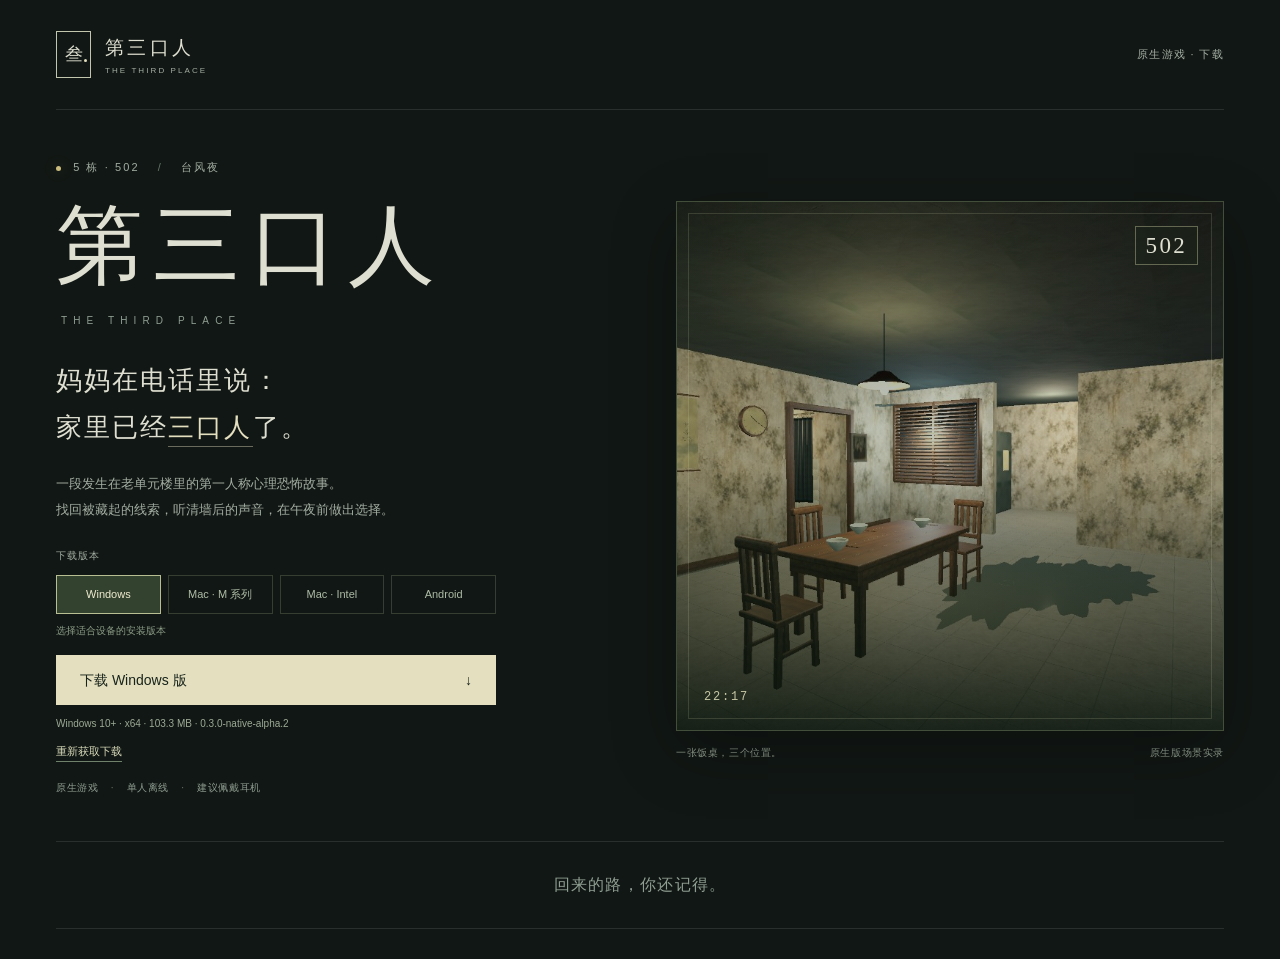
==== the-third-place-line/index.html @ afc8dcfb "发布下载页 v1.1.2：更新已核验的安装包下载" ====
<!doctype html>
<html lang="zh-CN">
  <head>
    <meta charset="UTF-8" />
    <meta name="viewport" content="width=device-width, initial-scale=1.0" />
    <meta name="theme-color" content="#111714" />
    <meta name="description" content="《第三口人》官方下载入口。台风夜，回到十几年没去过的家。下载 Windows、Mac M 系列、Mac Intel 与 Android 原生版本。" />
    <meta property="og:type" content="website" />
    <meta property="og:title" content="第三口人 · 游戏下载" />
    <meta property="og:description" content="妈妈在电话里说：家里已经三口人了。下载原生游戏，走进 5 栋 502。" />
    <meta property="og:image" content="https://game.runfello.com/images/502.jpg" />
    <link rel="canonical" href="https://game.runfello.com/" />
    <link rel="icon" type="image/svg+xml" href="/favicon.svg" />
    <title>第三口人 · 游戏下载</title>
    <script type="module" crossorigin src="/assets/index-DSQJGOjL.js"></script>
    <link rel="stylesheet" crossorigin href="/assets/index-DCiuzqik.css">
  </head>
  <body>
    <header class="site-header shell">
      <div class="wordmark"><span class="door-mark" aria-hidden="true">叁</span><span>第三口人<small>THE THIRD PLACE</small></span></div>
      <span class="header-note">原生游戏 · 下载</span>
    </header>
    <main>
      <section class="hero shell" aria-labelledby="game-title">
        <div class="hero-copy">
          <p class="eyebrow"><span class="signal" aria-hidden="true"></span> 5 栋 · 502 <span class="eyebrow-divider">/</span> 台风夜</p>
          <h1 id="game-title">第三口人<span>THE THIRD PLACE</span></h1>
          <p class="hero-line">妈妈在电话里说：<br />家里已经<span class="third">三口人</span>了。</p>
          <p class="hero-description">一段发生在老单元楼里的第一人称心理恐怖故事。<br class="desktop-break" />找回被藏起的线索，听清墙后的声音，在午夜前做出选择。</p>
          <div id="downloads" class="download-picker">
            <fieldset class="platform-picker">
              <legend>下载版本</legend>
              <div class="platform-options">
                <label><input type="radio" name="platform" value="windows" checked /><span>Windows</span></label>
                <label><input type="radio" name="platform" value="mac-arm64" /><span>Mac · M 系列</span></label>
                <label><input type="radio" name="platform" value="mac-intel" /><span>Mac · Intel</span></label>
                <label><input type="radio" name="platform" value="android" /><span>Android</span></label>
              </div>
            </fieldset>
            <p id="environment-hint" class="environment-hint">选择适合设备的版本</p>
            <a id="download-button" class="button primary" role="button" aria-disabled="true" tabindex="-1"><span id="download-label">正在获取下载版本</span><span aria-hidden="true">↓</span></a>
            <p id="download-status" class="download-status" role="status">正在检查安装包…</p>
            <button id="retry-download" class="retry-download" type="button" hidden>重新获取下载</button>
            <noscript><p class="download-status">请启用 JavaScript，以选择设备版本并下载游戏。</p></noscript>
          </div>
          <p class="hero-note">原生游戏 <i aria-hidden="true">·</i> 单人离线 <i aria-hidden="true">·</i> 建议佩戴耳机</p>
        </div>
        <figure class="hero-scene">
          <div class="scene-frame"><img src="/images/502.jpg" width="1280" height="720" fetchpriority="high" alt="502 室内的饭桌、空椅和三副碗筷，吊灯照亮斑驳的墙面" /><div class="scene-shade" aria-hidden="true"></div><span class="room-label" aria-hidden="true">502</span><span class="scene-time" aria-hidden="true">22:17</span></div>
          <figcaption><span>一张饭桌，三个位置。</span><span>原生版场景实录</span></figcaption>
        </figure>
      </section>

      <div class="premise shell"><span>回来的路，你还记得。</span></div>

    </main>
  </body>
</html>
---- assets/index-DCiuzqik.css ----
@charset "UTF-8";:root{font-family:-apple-system,BlinkMacSystemFont,PingFang SC,Microsoft YaHei,sans-serif;color:#dfdfd1;background:#111714;font-synthesis:none;line-height:1.65;font-weight:400;--muted:#a3ada2;--line:#ffffff1a;--cream:#e4dfbf;--serif:"Songti SC","STSong","Noto Serif CJK SC",serif}*{box-sizing:border-box}body{margin:0}a{color:inherit;text-decoration:none}button,a,summary{-webkit-tap-highlight-color:transparent}a:focus-visible,summary:focus-visible{outline:2px solid #ecdb9a;outline-offset:6px}::selection{background:#65775b;color:#fff}[hidden]{display:none!important}img{display:block;max-width:100%;object-fit:cover}.shell{max-width:1280px;width:calc(100% - 112px);margin-inline:auto}.skip-link{position:fixed;left:16px;top:-80px;padding:12px 18px;background:var(--cream);color:#14231b;z-index:20}.skip-link:focus{top:12px}.site-header{min-height:110px;display:flex;justify-content:space-between;align-items:center;border-bottom:1px solid var(--line);gap:30px}.wordmark{display:flex;align-items:center;gap:14px;font-size:19px;letter-spacing:.18em}.wordmark small{display:block;font-size:8px;letter-spacing:.26em;margin-top:0;color:var(--muted)}.door-mark{width:35px;height:47px;display:grid;place-items:center;border:1px solid #c2c6ad;position:relative;font-family:var(--serif);font-size:18px;letter-spacing:0}.door-mark:after{content:"";width:3px;height:3px;background:var(--cream);position:absolute;right:3px;top:27px;border-radius:50%}nav{display:flex;gap:34px;font-size:13px;color:#c2c8be}nav a:hover,.text-link:hover,.release-links a:hover,.site-footer>a:hover{color:#f1e8bd}.github-nav span{margin-left:8px}.hero{display:grid;grid-template-columns:1fr 1fr;gap:36px;align-items:center;min-height:680px;padding-block:48px 44px}.eyebrow{color:var(--muted);letter-spacing:.19em;font-size:11px;margin:0 0 22px;font-weight:500}.eyebrow-divider{margin:0 13px;color:#64776a}.signal{display:inline-block;background:#cbbd7d;width:5px;height:5px;border-radius:50%;vertical-align:middle;margin-right:7px;box-shadow:0 0 14px #cbbd7d55}h1{font-family:var(--serif);font-weight:500;font-size:clamp(64px,6.8vw,100px);letter-spacing:.12em;line-height:1.1;margin:0 0 32px;white-space:nowrap}h1>span{display:block;font-family:-apple-system,BlinkMacSystemFont,sans-serif;font-size:10px;letter-spacing:.61em;margin:21px 0 0 5px;color:#8f9e92;font-weight:400}.hero-line{font-family:var(--serif);font-size:26px;line-height:1.8;letter-spacing:.08em;margin:0 0 20px}.third{color:var(--cream);border-bottom:1px solid #e4dfbf6b;padding-bottom:4px}.hero-description{font-size:13px;color:var(--muted);line-height:1.95;margin:0 0 26px;max-width:430px}.button{display:inline-flex;align-items:center;justify-content:space-between;gap:32px;min-height:50px;padding:13px 23px;font-size:14px;font-weight:500;transition:background .2s,color .2s;line-height:1.45}.primary{background:var(--cream);color:#18241b;border:1px solid var(--cream)}.primary:hover{background:#f5edc8;border-color:#f5edc8}.text-link{font-size:12px;border-bottom:1px solid #8b998550;padding-bottom:4px}.text-link>span{margin-left:5px}.hero-note{font-size:10px;color:#8f9d91;margin:19px 0 0;letter-spacing:.06em}.hero-note i{font-style:normal;margin:0 9px;color:#677767}.hero-scene{margin:0;position:relative;padding:7px 0 0 18px}.scene-frame{height:530px;position:relative;background:#151d15;border:1px solid #424d3a;box-shadow:0 20px 60px #0004}.scene-frame:before{content:"";position:absolute;inset:11px;border:1px solid #dde1b427;z-index:2;pointer-events:none}.scene-frame img{height:100%;width:100%;object-position:57% 50%;opacity:.84}.scene-shade{position:absolute;inset:0;background:linear-gradient(180deg,#0002,transparent 50%,#08140ddd),linear-gradient(90deg,#09211533,transparent)}.room-label{position:absolute;top:24px;right:25px;border:1px solid #b6b89177;font-family:var(--serif);font-size:23px;letter-spacing:.1em;padding:0 10px;background:#1c241988}.scene-time{position:absolute;bottom:22px;left:27px;font-family:monospace;font-size:12px;letter-spacing:.15em;color:#c6c7a4}.hero-scene figcaption{display:flex;justify-content:space-between;font-size:10px;letter-spacing:.06em;color:#8f9b8d;margin-top:14px;gap:15px}.premise{border-top:1px solid var(--line);border-bottom:1px solid var(--line);display:flex;align-items:center;justify-content:space-between;gap:20px;padding-block:30px}.premise>span:first-child{font-size:11px;color:#8f9e92;letter-spacing:.08em}.premise p{font-family:var(--serif);font-size:20px;letter-spacing:.1em;margin:0}.premise-index{font-size:10px;font-family:monospace;color:#798b7c;letter-spacing:.12em}.mobile-break{display:none}.header-note{font-size:11px;color:var(--muted);letter-spacing:.12em}.download-picker{max-width:440px}.platform-picker{border:0;padding:0;margin:0;min-width:0}.platform-picker legend{font-size:10px;color:var(--muted);letter-spacing:.09em;margin-bottom:10px;padding:0}.platform-options{display:grid;grid-template-columns:repeat(4,minmax(0,1fr));gap:7px}.platform-options label{position:relative;cursor:pointer}.platform-options input{position:absolute;opacity:0;width:1px;height:1px}.platform-options span{display:flex;align-items:center;justify-content:center;min-height:39px;border:1px solid #65715a70;color:#aebba5;font-size:11px;white-space:nowrap;transition:background .2s,border-color .2s}.platform-options input:checked+span{background:#33422e;border-color:#b9bd92;color:#f0ecd0}.platform-options input:focus-visible+span{outline:2px solid #ecdb9a;outline-offset:3px}.platform-options label:hover span{border-color:#afb38a}.environment-hint{font-size:10px;color:#8c9c86;margin:9px 0 15px;min-height:17px}#download-button{width:100%;min-height:50px;cursor:pointer}#download-button[aria-disabled=true]{background:#29352a;border-color:#62705a;color:#afbaa2;cursor:default}.download-status{font-size:10px;line-height:1.8;color:#9daa95;margin:10px 0 0;min-height:18px;overflow-wrap:anywhere}.retry-download{font-family:inherit;background:transparent;color:#d6d8b8;font-size:11px;border:0;border-bottom:1px solid #6f806b;padding:2px 0;cursor:pointer;margin-top:9px}.hero-note{margin-top:17px}.premise{margin-bottom:30px;justify-content:center}.premise>span:first-child{font-family:var(--serif);font-size:16px;max-width:none}@media(min-width:1500px){.hero{gap:80px}}@media(max-width:1050px){.shell{width:calc(100% - 64px)}.hero{gap:25px}.hero-scene{padding-left:0}.hero-line{font-size:23px}.hero-description{font-size:12px}.premise p{font-size:17px}.platform-options{gap:5px}.platform-options span{font-size:10px}}@media(max-width:760px){.shell{width:calc(100% - 40px)}.site-header{min-height:85px;gap:15px}.wordmark{font-size:16px;gap:10px}.wordmark small{font-size:6px}.door-mark{width:29px;height:39px;font-size:15px}.door-mark:after{top:22px}.header-note{font-size:10px}.hero{grid-template-columns:1fr;gap:34px;padding-block:38px 30px;min-height:0}.hero-copy{padding:0 6px}.hero .eyebrow{font-size:10px;margin-bottom:24px}h1{font-size:clamp(55px,13vw,90px);margin-bottom:28px}h1>span{font-size:9px;margin-top:16px;letter-spacing:.47em}.hero-line{font-size:24px;margin-bottom:18px}.hero-description{max-width:450px;font-size:13px}.hero-scene{width:100%}.scene-frame{height:auto;aspect-ratio:1.42}.scene-frame img{object-position:50% 50%}.hero-scene figcaption{font-size:10px;margin-top:12px}.room-label{font-size:20px}.premise{padding-block:25px;align-items:flex-start}.premise>span:first-child{font-size:14px;line-height:1.8}.premise p{font-size:17px;line-height:1.85}.mobile-break{display:block}.premise-index,.desktop-break{display:none}.download-picker{max-width:none}.platform-options span{font-size:11px;min-height:43px}}@media(max-width:390px){.shell{width:calc(100% - 32px)}.hero-copy{padding:0}h1{font-size:clamp(52px,17vw,65px)}.hero-description{font-size:12px}.platform-options{grid-template-columns:repeat(2,minmax(0,1fr));gap:8px}.premise p{font-size:15px}.header-note{letter-spacing:0}}@media(prefers-reduced-motion:reduce){*{transition:none!important}}
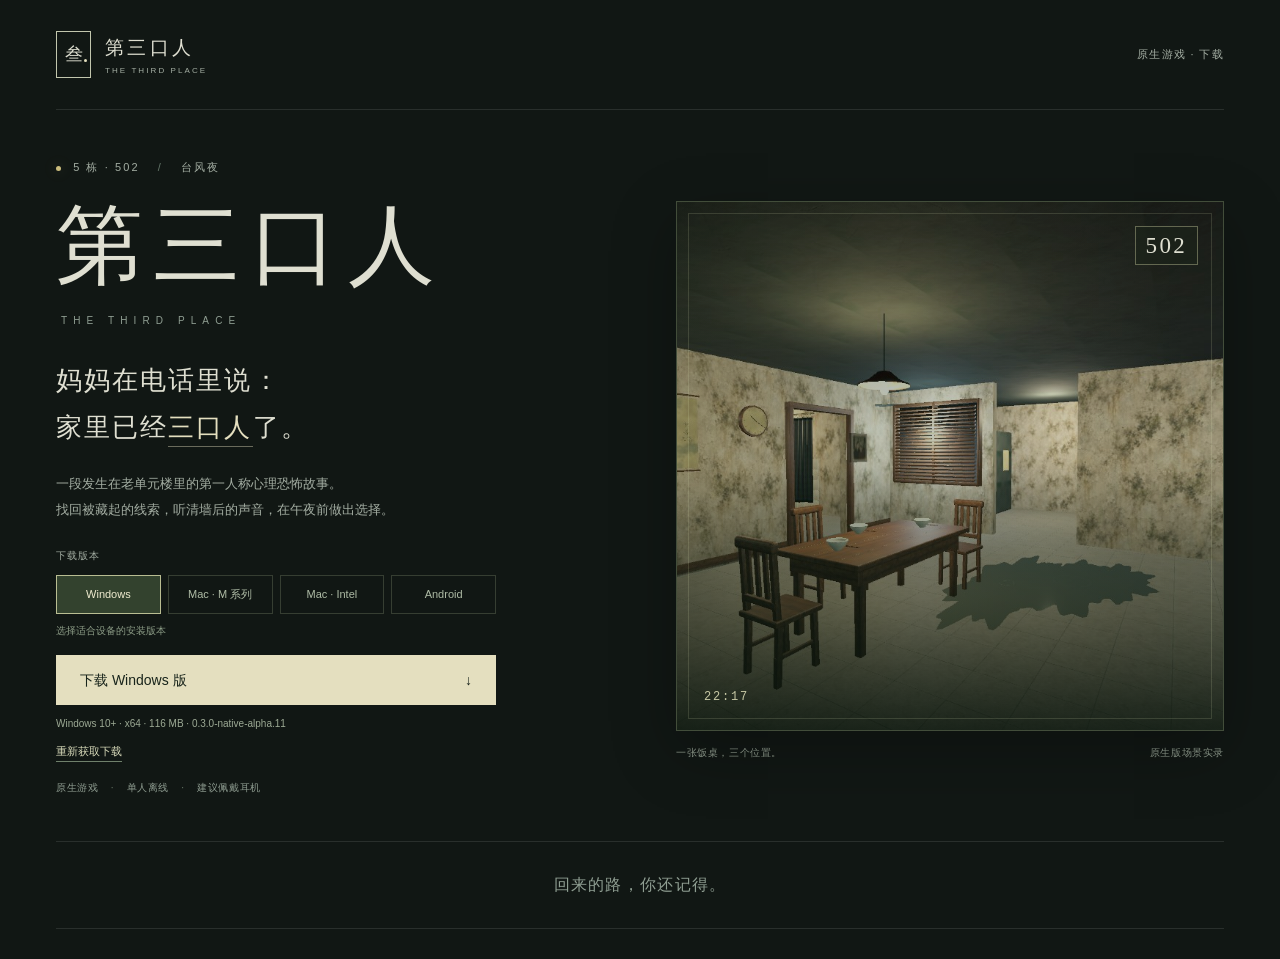
==== commit 1346d29a: "发布下载页 v1.1.3：更新已核验的安装包下载" ====
--- a/the-third-place-line/index.html
+++ b/the-third-place-line/index.html
@@ -12,7 +12,7 @@
     <link rel="canonical" href="https://game.runfello.com/" />
     <link rel="icon" type="image/svg+xml" href="/favicon.svg" />
     <title>第三口人 · 游戏下载</title>
-    <script type="module" crossorigin src="/assets/index-DSQJGOjL.js"></script>
+    <script type="module" crossorigin src="/assets/index-uPTXSnCF.js"></script>
     <link rel="stylesheet" crossorigin href="/assets/index-DCiuzqik.css">
   </head>
   <body>
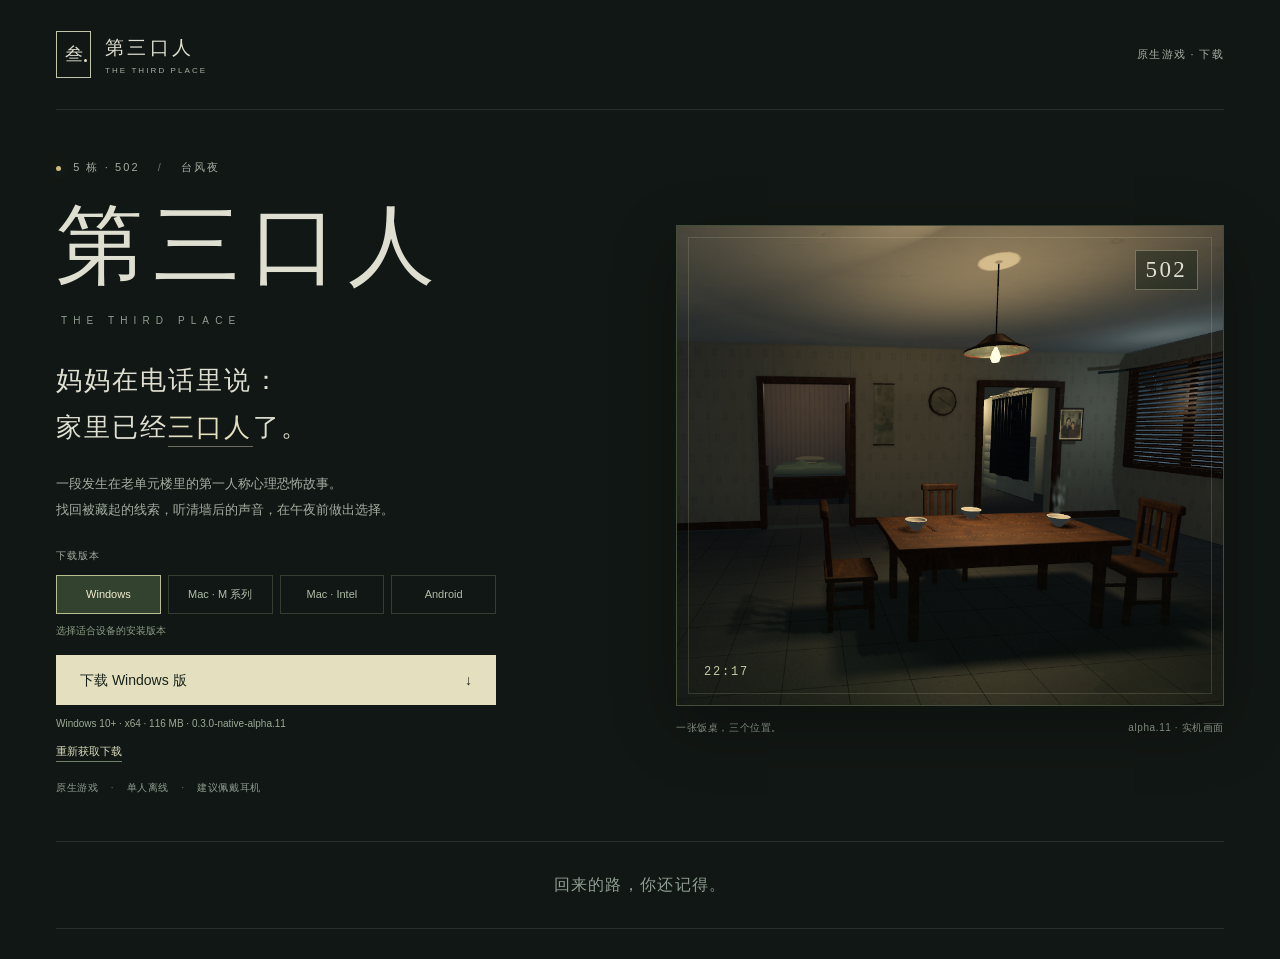
==== commit 0233289a: "发布下载页 v1.1.4：更新已核验的安装包下载" ====
--- a/the-third-place-line/index.html
+++ b/the-third-place-line/index.html
@@ -8,12 +8,12 @@
     <meta property="og:type" content="website" />
     <meta property="og:title" content="第三口人 · 游戏下载" />
     <meta property="og:description" content="妈妈在电话里说：家里已经三口人了。下载原生游戏，走进 5 栋 502。" />
-    <meta property="og:image" content="https://game.runfello.com/images/502.jpg" />
+    <meta property="og:image" content="https://game.runfello.com/images/502-alpha11.png" />
     <link rel="canonical" href="https://game.runfello.com/" />
     <link rel="icon" type="image/svg+xml" href="/favicon.svg" />
     <title>第三口人 · 游戏下载</title>
-    <script type="module" crossorigin src="/assets/index-uPTXSnCF.js"></script>
-    <link rel="stylesheet" crossorigin href="/assets/index-DCiuzqik.css">
+    <script type="module" crossorigin src="/assets/index-gxzg8bcT.js"></script>
+    <link rel="stylesheet" crossorigin href="/assets/index-CJQmimcs.css">
   </head>
   <body>
     <header class="site-header shell">
@@ -46,8 +46,8 @@
           <p class="hero-note">原生游戏 <i aria-hidden="true">·</i> 单人离线 <i aria-hidden="true">·</i> 建议佩戴耳机</p>
         </div>
         <figure class="hero-scene">
-          <div class="scene-frame"><img src="/images/502.jpg" width="1280" height="720" fetchpriority="high" alt="502 室内的饭桌、空椅和三副碗筷，吊灯照亮斑驳的墙面" /><div class="scene-shade" aria-hidden="true"></div><span class="room-label" aria-hidden="true">502</span><span class="scene-time" aria-hidden="true">22:17</span></div>
-          <figcaption><span>一张饭桌，三个位置。</span><span>原生版场景实录</span></figcaption>
+          <div class="scene-frame"><img src="/images/502-alpha11.png" width="1280" height="720" fetchpriority="high" alt="502 客厅的木餐桌、三把空椅和三副碗筷，暖色吊灯映着窗边冷光" /><div class="scene-shade" aria-hidden="true"></div><span class="room-label" aria-hidden="true">502</span><span class="scene-time" aria-hidden="true">22:17</span></div>
+          <figcaption><span>一张饭桌，三个位置。</span><span>alpha.11 · 实机画面</span></figcaption>
         </figure>
       </section>
 
--- a/assets/index-CJQmimcs.css
+++ b/assets/index-CJQmimcs.css
@@ -0,0 +1 @@
+@charset "UTF-8";:root{font-family:-apple-system,BlinkMacSystemFont,PingFang SC,Microsoft YaHei,sans-serif;color:#dfdfd1;background:#111714;font-synthesis:none;line-height:1.65;font-weight:400;--muted:#a3ada2;--line:#ffffff1a;--cream:#e4dfbf;--serif:"Songti SC","STSong","Noto Serif CJK SC",serif}*{box-sizing:border-box}body{margin:0}a{color:inherit;text-decoration:none}button,a,summary{-webkit-tap-highlight-color:transparent}a:focus-visible,summary:focus-visible{outline:2px solid #ecdb9a;outline-offset:6px}::selection{background:#65775b;color:#fff}[hidden]{display:none!important}img{display:block;max-width:100%;object-fit:cover}.shell{max-width:1280px;width:calc(100% - 112px);margin-inline:auto}.skip-link{position:fixed;left:16px;top:-80px;padding:12px 18px;background:var(--cream);color:#14231b;z-index:20}.skip-link:focus{top:12px}.site-header{min-height:110px;display:flex;justify-content:space-between;align-items:center;border-bottom:1px solid var(--line);gap:30px}.wordmark{display:flex;align-items:center;gap:14px;font-size:19px;letter-spacing:.18em}.wordmark small{display:block;font-size:8px;letter-spacing:.26em;margin-top:0;color:var(--muted)}.door-mark{width:35px;height:47px;display:grid;place-items:center;border:1px solid #c2c6ad;position:relative;font-family:var(--serif);font-size:18px;letter-spacing:0}.door-mark:after{content:"";width:3px;height:3px;background:var(--cream);position:absolute;right:3px;top:27px;border-radius:50%}nav{display:flex;gap:34px;font-size:13px;color:#c2c8be}nav a:hover,.text-link:hover,.release-links a:hover,.site-footer>a:hover{color:#f1e8bd}.github-nav span{margin-left:8px}.hero{display:grid;grid-template-columns:1fr 1fr;gap:36px;align-items:center;min-height:680px;padding-block:48px 44px}.eyebrow{color:var(--muted);letter-spacing:.19em;font-size:11px;margin:0 0 22px;font-weight:500}.eyebrow-divider{margin:0 13px;color:#64776a}.signal{display:inline-block;background:#cbbd7d;width:5px;height:5px;border-radius:50%;vertical-align:middle;margin-right:7px;box-shadow:0 0 14px #cbbd7d55}h1{font-family:var(--serif);font-weight:500;font-size:clamp(64px,6.8vw,100px);letter-spacing:.12em;line-height:1.1;margin:0 0 32px;white-space:nowrap}h1>span{display:block;font-family:-apple-system,BlinkMacSystemFont,sans-serif;font-size:10px;letter-spacing:.61em;margin:21px 0 0 5px;color:#8f9e92;font-weight:400}.hero-line{font-family:var(--serif);font-size:26px;line-height:1.8;letter-spacing:.08em;margin:0 0 20px}.third{color:var(--cream);border-bottom:1px solid #e4dfbf6b;padding-bottom:4px}.hero-description{font-size:13px;color:var(--muted);line-height:1.95;margin:0 0 26px;max-width:430px}.button{display:inline-flex;align-items:center;justify-content:space-between;gap:32px;min-height:50px;padding:13px 23px;font-size:14px;font-weight:500;transition:background .2s,color .2s;line-height:1.45}.primary{background:var(--cream);color:#18241b;border:1px solid var(--cream)}.primary:hover{background:#f5edc8;border-color:#f5edc8}.text-link{font-size:12px;border-bottom:1px solid #8b998550;padding-bottom:4px}.text-link>span{margin-left:5px}.hero-note{font-size:10px;color:#8f9d91;margin:19px 0 0;letter-spacing:.06em}.hero-note i{font-style:normal;margin:0 9px;color:#677767}.hero-scene{margin:0;position:relative;padding:7px 0 0 18px}.scene-frame{aspect-ratio:1.14;position:relative;background:#151d15;border:1px solid #424d3a;box-shadow:0 20px 60px #0004}.scene-frame:before{content:"";position:absolute;inset:11px;border:1px solid #dde1b427;z-index:2;pointer-events:none}.scene-frame img{height:100%;width:100%;object-position:80% 50%}.scene-shade{position:absolute;inset:0;background:linear-gradient(180deg,transparent 65%,#08140d66)}.room-label{position:absolute;top:24px;right:25px;border:1px solid #b6b89177;font-family:var(--serif);font-size:23px;letter-spacing:.1em;padding:0 10px;background:#1c241988}.scene-time{position:absolute;bottom:22px;left:27px;font-family:monospace;font-size:12px;letter-spacing:.15em;color:#c6c7a4}.hero-scene figcaption{display:flex;justify-content:space-between;font-size:10px;letter-spacing:.06em;color:#8f9b8d;margin-top:14px;gap:15px}.premise{border-top:1px solid var(--line);border-bottom:1px solid var(--line);display:flex;align-items:center;justify-content:space-between;gap:20px;padding-block:30px}.premise>span:first-child{font-size:11px;color:#8f9e92;letter-spacing:.08em}.premise p{font-family:var(--serif);font-size:20px;letter-spacing:.1em;margin:0}.premise-index{font-size:10px;font-family:monospace;color:#798b7c;letter-spacing:.12em}.mobile-break{display:none}.header-note{font-size:11px;color:var(--muted);letter-spacing:.12em}.download-picker{max-width:440px}.platform-picker{border:0;padding:0;margin:0;min-width:0}.platform-picker legend{font-size:10px;color:var(--muted);letter-spacing:.09em;margin-bottom:10px;padding:0}.platform-options{display:grid;grid-template-columns:repeat(4,minmax(0,1fr));gap:7px}.platform-options label{position:relative;cursor:pointer}.platform-options input{position:absolute;opacity:0;width:1px;height:1px}.platform-options span{display:flex;align-items:center;justify-content:center;min-height:39px;border:1px solid #65715a70;color:#aebba5;font-size:11px;white-space:nowrap;transition:background .2s,border-color .2s}.platform-options input:checked+span{background:#33422e;border-color:#b9bd92;color:#f0ecd0}.platform-options input:focus-visible+span{outline:2px solid #ecdb9a;outline-offset:3px}.platform-options label:hover span{border-color:#afb38a}.environment-hint{font-size:10px;color:#8c9c86;margin:9px 0 15px;min-height:17px}#download-button{width:100%;min-height:50px;cursor:pointer}#download-button[aria-disabled=true]{background:#29352a;border-color:#62705a;color:#afbaa2;cursor:default}.download-status{font-size:10px;line-height:1.8;color:#9daa95;margin:10px 0 0;min-height:18px;overflow-wrap:anywhere}.retry-download{font-family:inherit;background:transparent;color:#d6d8b8;font-size:11px;border:0;border-bottom:1px solid #6f806b;padding:2px 0;cursor:pointer;margin-top:9px}.hero-note{margin-top:17px}.premise{margin-bottom:30px;justify-content:center}.premise>span:first-child{font-family:var(--serif);font-size:16px;max-width:none}@media(min-width:1500px){.hero{gap:80px}}@media(max-width:1050px){.shell{width:calc(100% - 64px)}.hero{gap:25px}.hero-scene{padding-left:0}.hero-line{font-size:23px}.hero-description{font-size:12px}.premise p{font-size:17px}.platform-options{gap:5px}.platform-options span{font-size:10px}}@media(max-width:760px){.shell{width:calc(100% - 40px)}.site-header{min-height:85px;gap:15px}.wordmark{font-size:16px;gap:10px}.wordmark small{font-size:6px}.door-mark{width:29px;height:39px;font-size:15px}.door-mark:after{top:22px}.header-note{font-size:10px}.hero{grid-template-columns:1fr;gap:34px;padding-block:38px 30px;min-height:0}.hero-copy{padding:0 6px}.hero .eyebrow{font-size:10px;margin-bottom:24px}h1{font-size:clamp(55px,13vw,90px);margin-bottom:28px}h1>span{font-size:9px;margin-top:16px;letter-spacing:.47em}.hero-line{font-size:24px;margin-bottom:18px}.hero-description{max-width:450px;font-size:13px}.hero-scene{width:100%}.scene-frame{height:auto;aspect-ratio:1.42}.scene-frame img{object-position:80% 50%}.hero-scene figcaption{font-size:10px;margin-top:12px}.room-label{font-size:20px}.premise{padding-block:25px;align-items:flex-start}.premise>span:first-child{font-size:14px;line-height:1.8}.premise p{font-size:17px;line-height:1.85}.mobile-break{display:block}.premise-index,.desktop-break{display:none}.download-picker{max-width:none}.platform-options span{font-size:11px;min-height:43px}}@media(max-width:390px){.shell{width:calc(100% - 32px)}.hero-copy{padding:0}h1{font-size:clamp(52px,17vw,65px)}.hero-description{font-size:12px}.platform-options{grid-template-columns:repeat(2,minmax(0,1fr));gap:8px}.premise p{font-size:15px}.header-note{letter-spacing:0}}@media(prefers-reduced-motion:reduce){*{transition:none!important}}
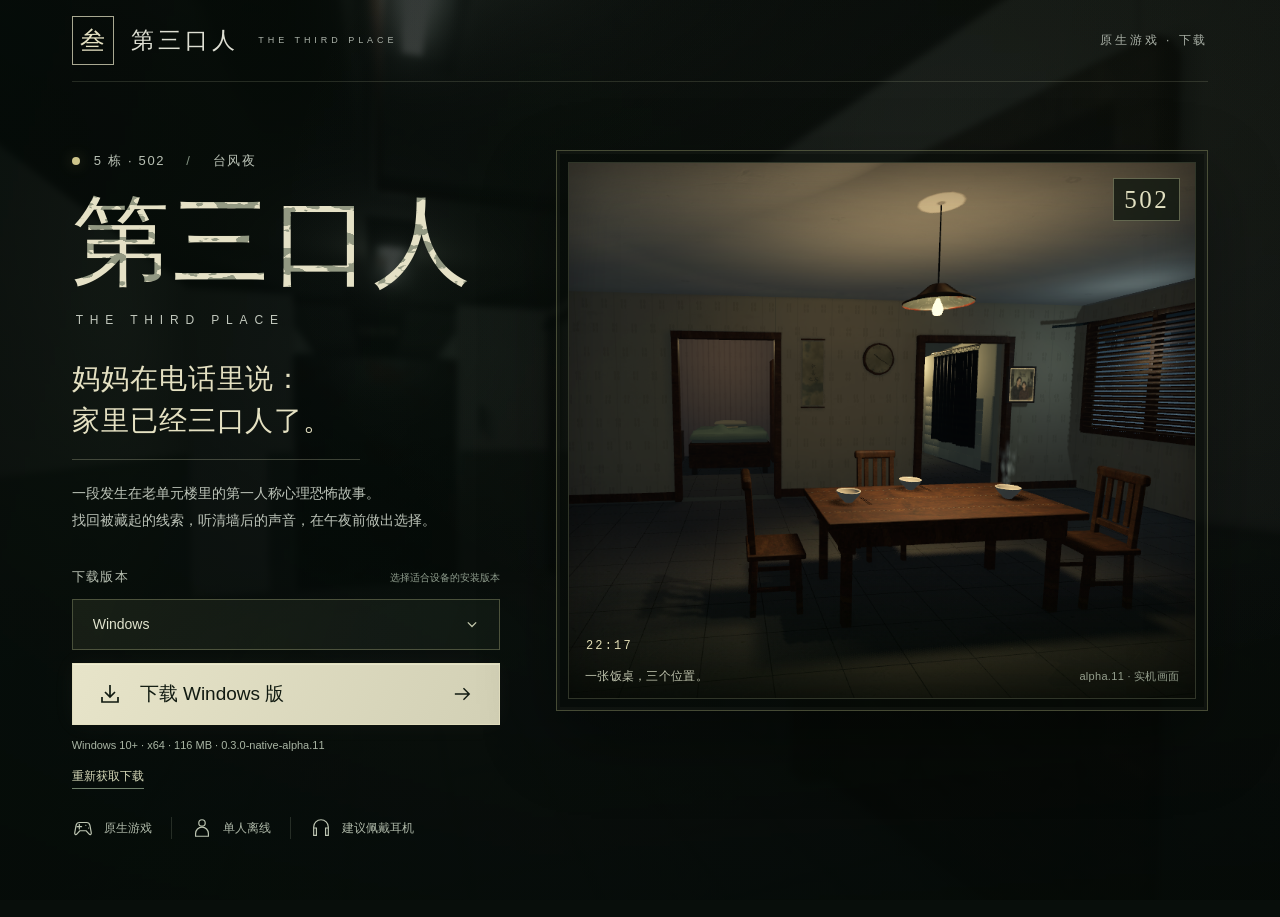
==== commit fb9aff1e: "发布下载页 v1.2.0：更新已核验的安装包下载" ====
--- a/the-third-place-line/index.html
+++ b/the-third-place-line/index.html
@@ -3,7 +3,7 @@
   <head>
     <meta charset="UTF-8" />
     <meta name="viewport" content="width=device-width, initial-scale=1.0" />
-    <meta name="theme-color" content="#111714" />
+    <meta name="theme-color" content="#080e0b" />
     <meta name="description" content="《第三口人》官方下载入口。台风夜，回到十几年没去过的家。下载 Windows、Mac M 系列、Mac Intel 与 Android 原生版本。" />
     <meta property="og:type" content="website" />
     <meta property="og:title" content="第三口人 · 游戏下载" />
@@ -12,46 +12,56 @@
     <link rel="canonical" href="https://game.runfello.com/" />
     <link rel="icon" type="image/svg+xml" href="/favicon.svg" />
     <title>第三口人 · 游戏下载</title>
-    <script type="module" crossorigin src="/assets/index-gxzg8bcT.js"></script>
-    <link rel="stylesheet" crossorigin href="/assets/index-CJQmimcs.css">
+    <script type="module" crossorigin src="/assets/index-Y61SgZDy.js"></script>
+    <link rel="stylesheet" crossorigin href="/assets/index-B5kCNYky.css">
   </head>
   <body>
+    <div class="page-backdrop" aria-hidden="true"></div>
     <header class="site-header shell">
-      <div class="wordmark"><span class="door-mark" aria-hidden="true">叁</span><span>第三口人<small>THE THIRD PLACE</small></span></div>
+      <div class="wordmark"><span class="door-mark" aria-hidden="true">叁</span><span class="wordmark-name">第三口人</span><span class="wordmark-en">THE THIRD PLACE</span></div>
       <span class="header-note">原生游戏 · 下载</span>
     </header>
     <main>
       <section class="hero shell" aria-labelledby="game-title">
         <div class="hero-copy">
           <p class="eyebrow"><span class="signal" aria-hidden="true"></span> 5 栋 · 502 <span class="eyebrow-divider">/</span> 台风夜</p>
-          <h1 id="game-title">第三口人<span>THE THIRD PLACE</span></h1>
+          <h1 id="game-title"><span class="title-cn">第三口人</span><span class="title-en">THE THIRD PLACE</span></h1>
           <p class="hero-line">妈妈在电话里说：<br />家里已经<span class="third">三口人</span>了。</p>
           <p class="hero-description">一段发生在老单元楼里的第一人称心理恐怖故事。<br class="desktop-break" />找回被藏起的线索，听清墙后的声音，在午夜前做出选择。</p>
           <div id="downloads" class="download-picker">
-            <fieldset class="platform-picker">
-              <legend>下载版本</legend>
-              <div class="platform-options">
-                <label><input type="radio" name="platform" value="windows" checked /><span>Windows</span></label>
-                <label><input type="radio" name="platform" value="mac-arm64" /><span>Mac · M 系列</span></label>
-                <label><input type="radio" name="platform" value="mac-intel" /><span>Mac · Intel</span></label>
-                <label><input type="radio" name="platform" value="android" /><span>Android</span></label>
-              </div>
-            </fieldset>
-            <p id="environment-hint" class="environment-hint">选择适合设备的版本</p>
-            <a id="download-button" class="button primary" role="button" aria-disabled="true" tabindex="-1"><span id="download-label">正在获取下载版本</span><span aria-hidden="true">↓</span></a>
+            <div class="download-heading">
+              <label for="platform-select">下载版本</label>
+              <span id="environment-hint" class="environment-hint">选择适合设备的版本</span>
+            </div>
+            <div class="platform-select-wrap">
+              <select id="platform-select" name="platform" aria-describedby="environment-hint">
+                <option value="windows">Windows</option>
+                <option value="mac-arm64">Mac · M 系列</option>
+                <option value="mac-intel">Mac · Intel</option>
+                <option value="android">Android</option>
+              </select>
+              <svg class="select-chevron" viewBox="0 0 24 24" fill="none" stroke="currentColor" stroke-width="1.5" aria-hidden="true"><path d="m7 10 5 5 5-5" /></svg>
+            </div>
+            <a id="download-button" class="button primary" role="button" aria-disabled="true" tabindex="-1">
+              <svg class="download-icon" viewBox="0 0 24 24" fill="none" stroke="currentColor" stroke-width="1.7" aria-hidden="true"><path d="M12 3v12m-5-5 5 5 5-5M4 15v5h16v-5" /></svg>
+              <span id="download-label">正在获取下载版本</span>
+              <svg class="download-arrow" viewBox="0 0 24 24" fill="none" stroke="currentColor" stroke-width="1.5" aria-hidden="true"><path d="M4 12h15m-6-6 6 6-6 6" /></svg>
+            </a>
             <p id="download-status" class="download-status" role="status">正在检查安装包…</p>
             <button id="retry-download" class="retry-download" type="button" hidden>重新获取下载</button>
             <noscript><p class="download-status">请启用 JavaScript，以选择设备版本并下载游戏。</p></noscript>
           </div>
-          <p class="hero-note">原生游戏 <i aria-hidden="true">·</i> 单人离线 <i aria-hidden="true">·</i> 建议佩戴耳机</p>
+          <ul class="hero-notes" aria-label="游玩提示">
+            <li><svg viewBox="0 0 24 24" fill="none" stroke="currentColor" stroke-width="1.3" aria-hidden="true"><path d="M8 6h8c2 0 3 1 3.5 3l1.5 8c.4 2-1.2 3-2.5 1.5L15.5 15h-7l-3 3.5C4.2 20 2.6 19 3 17l1.5-8C5 7 6 6 8 6Z" /><path d="M8 8v5m-2.5-2.5h5M15 9h.1M18 12h.1" stroke-linecap="round" /></svg>原生游戏</li>
+            <li><svg viewBox="0 0 24 24" fill="none" stroke="currentColor" stroke-width="1.3" aria-hidden="true"><circle cx="12" cy="6.5" r="3.5" /><path d="M5 21v-3a7 7 0 0 1 14 0v3Z" /></svg>单人离线</li>
+            <li><svg viewBox="0 0 24 24" fill="none" stroke="currentColor" stroke-width="1.3" aria-hidden="true"><path d="M4 15V11a8 8 0 0 1 16 0v4M7 12H4v8h3ZM17 12h3v8h-3Z" /></svg>建议佩戴耳机</li>
+          </ul>
         </div>
         <figure class="hero-scene">
           <div class="scene-frame"><img src="/images/502-alpha11.png" width="1280" height="720" fetchpriority="high" alt="502 客厅的木餐桌、三把空椅和三副碗筷，暖色吊灯映着窗边冷光" /><div class="scene-shade" aria-hidden="true"></div><span class="room-label" aria-hidden="true">502</span><span class="scene-time" aria-hidden="true">22:17</span></div>
-          <figcaption><span>一张饭桌，三个位置。</span><span>alpha.11 · 实机画面</span></figcaption>
+          <figcaption><span>一张饭桌，三个位置。</span><span class="scene-version">alpha.11 · 实机画面</span></figcaption>
         </figure>
       </section>
-
-      <div class="premise shell"><span>回来的路，你还记得。</span></div>
 
     </main>
   </body>
--- a/assets/index-B5kCNYky.css
+++ b/assets/index-B5kCNYky.css
@@ -0,0 +1 @@
+@charset "UTF-8";:root{font-family:-apple-system,BlinkMacSystemFont,PingFang SC,Microsoft YaHei,sans-serif;color:#dedfd3;background:#080e0b;color-scheme:dark;font-synthesis:none;font-weight:400;line-height:1.65;--muted:#a8afa5;--cream:#e5e1c2;--line:#c3c7a52b;--serif:"Songti SC","STSong","Noto Serif CJK SC",serif}*{box-sizing:border-box}body{position:relative;isolation:isolate;min-height:100svh;margin:0}a{color:inherit;text-decoration:none}button,select{font:inherit}button,a,select{-webkit-tap-highlight-color:transparent}:is(a,button,select):focus-visible{outline:2px solid #eee3a7;outline-offset:5px}::selection{color:#fff;background:#65775b}[hidden]{display:none!important}svg{flex:none;width:24px;height:24px}.shell{width:calc(100% - 11.2vw);max-width:1440px;margin-inline:auto}.page-backdrop{position:fixed;z-index:-1;inset:0;overflow:hidden;pointer-events:none}.page-backdrop:before{content:"";position:absolute;inset:-8px;background:url(/images/hall-background.png) center / cover no-repeat;filter:blur(3px) saturate(.5);opacity:.5}.page-backdrop:after{content:"";position:absolute;inset:0;background:radial-gradient(ellipse at 75% 24%,#beb58b0a,transparent 52%),linear-gradient(90deg,#050c08b8,#050c0873 42%,#05090694),linear-gradient(0deg,#050a08a6,transparent 38%,#0509073d)}.site-header{min-height:82px;display:flex;align-items:center;justify-content:space-between;gap:24px;border-bottom:1px solid var(--line)}.wordmark{display:flex;align-items:center;gap:17px;white-space:nowrap}.door-mark{display:grid;place-items:center;width:42px;height:49px;border:1px solid #d8d7b9c7;color:var(--cream);font-family:var(--serif);font-size:25px}.wordmark-name{font-size:23px;letter-spacing:.18em}.wordmark-en{margin-left:2px;color:#aab1a8;font-size:9px;letter-spacing:.44em}.header-note{color:var(--muted);font-size:12px;letter-spacing:.24em;white-space:nowrap}.hero{display:grid;grid-template-columns:minmax(0,.82fr) minmax(0,1.25fr);align-items:start;gap:clamp(32px,4.4vw,72px);padding-block:68px 78px}.hero-copy{min-width:0}.eyebrow{display:flex;align-items:center;gap:14px;margin:0 0 18px;color:#b8c0b4;font-size:13px;letter-spacing:.13em}.eyebrow-divider{margin-inline:7px;color:#849383}.signal{width:8px;height:8px;border-radius:50%;background:#cec58b;box-shadow:0 0 15px #d0c57d55}h1{margin:0 0 31px;font-weight:500;line-height:1.1}.title-cn{display:block;font-family:var(--serif);font-size:clamp(72px,7.65vw,122px);letter-spacing:.025em;white-space:nowrap;color:var(--cream)}@supports (background-clip:text){.title-cn{background:url(/images/title-grain.svg) center / 100% 100%;background-clip:text;-webkit-background-clip:text;color:transparent}}.title-en{display:block;margin:17px 0 0 4px;color:#c2c8bd;font-size:12px;font-weight:400;letter-spacing:.57em}.hero-line{width:fit-content;margin:0 0 20px;padding:0 28px 18px 0;border-bottom:1px solid #b3b89a52;color:var(--cream);font-family:var(--serif);font-size:clamp(25px,2.15vw,33px);line-height:1.5;letter-spacing:.035em}.hero-description{margin:0 0 32px;color:#bdc4b9;font-size:14px;line-height:1.95}.download-heading{display:flex;flex-wrap:wrap;align-items:baseline;justify-content:space-between;gap:5px 14px;margin-bottom:11px}.download-heading label{color:#b8c0b2;font-size:13px;letter-spacing:.1em}.environment-hint{color:#8f9d8d;font-size:10px}.platform-select-wrap{position:relative}#platform-select{appearance:none;width:100%;min-height:51px;padding:12px 52px 12px 20px;border:1px solid #999e736b;border-radius:0;background:linear-gradient(110deg,#89936a21,#26342745);color:#e1e4ce;font-size:14px;cursor:pointer;transition:border-color .2s,background-color .2s}#platform-select:hover{border-color:#c0c398;background-color:#65734a1a}#platform-select option{background:#151e17;color:#e5e6d5}.select-chevron{position:absolute;top:50%;right:18px;width:20px;height:20px;transform:translateY(-50%);color:#c4c9ad;pointer-events:none}.button{display:flex;align-items:center;gap:18px;padding:16px 25px;min-height:62px;font-size:19px;font-weight:500;line-height:1.4}.primary{margin-top:13px;border:1px solid #e4e0bec4;background:linear-gradient(115deg,#e7e4c9,#d2d0b5);color:#111a11;box-shadow:0 0 25px #dddcb70b,inset 0 1px #ffffe759;transition:background .2s,box-shadow .2s}.primary:hover{background:linear-gradient(115deg,#f5f0d3,#e0dec2);box-shadow:0 0 28px #dddcb71a}.download-arrow{margin-left:auto;width:23px}#download-button{width:100%;cursor:pointer}#download-button[aria-disabled=true]{background:#253025;border-color:#617056;color:#b4bdab;cursor:default}.download-status{min-height:19px;margin:11px 0 0;color:#a9b5a4;font-size:11px;line-height:1.8;overflow-wrap:anywhere}.retry-download{padding:2px 0;margin-top:9px;border:0;border-bottom:1px solid #6f806b;color:#d6d8b8;background:transparent;font-size:12px;cursor:pointer}.hero-notes{display:flex;flex-wrap:wrap;gap:12px 19px;margin:28px 0 0;padding:0;list-style:none;color:#aeb8a8;font-size:12px}.hero-notes li{display:flex;align-items:center;gap:10px}.hero-notes li+li{border-left:1px solid #9ba58e38;padding-left:19px}.hero-notes svg{width:22px;height:22px;color:#bdc5b2}.hero-scene{position:relative;min-width:0;margin:0;padding:11px;border:1px solid #a5aa7866;background:#070d0773;box-shadow:0 28px 70px #0005,inset 0 0 0 3px #c7caa40a}.scene-frame{position:relative;aspect-ratio:1.17;overflow:hidden;border:1px solid #c6c8a72b;background:#11170f}.scene-frame img{display:block;width:100%;height:100%;max-width:100%;object-fit:cover;object-position:80% 50%}.scene-shade{position:absolute;inset:0;background:linear-gradient(0deg,#030903c7,transparent 24%),linear-gradient(180deg,#0002,transparent 15%);box-shadow:inset 0 0 50px #0005;pointer-events:none}.room-label{position:absolute;top:15px;right:15px;padding:0 10px;border:1px solid #b6b89177;color:#e2e0c1;background:#0e160fc9;font-family:var(--serif);font-size:25px;letter-spacing:.1em;line-height:1.65}.scene-time{position:absolute;bottom:41px;left:17px;color:#e1ddb4;font-family:monospace;font-size:12px;letter-spacing:.18em}.hero-scene figcaption{position:absolute;inset:auto 28px 23px;display:flex;justify-content:space-between;align-items:baseline;gap:18px;color:#c0c4ae;font-size:12px;letter-spacing:.025em}.scene-version{color:#959f8d;font-size:11px;white-space:nowrap}@media(min-width:1640px){.hero{padding-block:82px}}@media(max-width:1100px){.shell{width:calc(100% - 80px)}.hero{gap:32px;padding-block:54px 64px}.title-cn{font-size:7.5vw}.hero-line{font-size:25px}.hero-description{font-size:13px}.button{padding-inline:18px;font-size:17px;gap:12px}.hero-notes{font-size:10px;gap:8px 10px}.hero-notes li{gap:6px}.hero-notes li+li{padding-left:10px}.hero-notes svg{width:19px;height:19px}.hero-scene{padding:8px}.hero-scene figcaption{inset-inline:22px;bottom:21px;font-size:11px;gap:8px}.scene-version{font-size:9px}.scene-time{left:12px}}@media(max-width:900px){.hero{grid-template-columns:1fr;gap:38px}.hero-copy{width:100%;max-width:600px}.title-cn{font-size:clamp(68px,12vw,104px)}.hero-line{font-size:29px}.hero-description{font-size:14px}.download-picker{max-width:520px}.hero-notes{font-size:12px;gap:12px 18px}.hero-notes li+li{padding-left:18px}.hero-notes svg{width:22px;height:22px}.scene-frame{aspect-ratio:1.5}.hero-scene figcaption{font-size:12px;bottom:22px}.scene-version{font-size:11px}}@media(max-width:600px){.shell{width:calc(100% - 40px)}.site-header{min-height:75px;gap:12px}.wordmark{gap:11px}.door-mark{width:32px;height:39px;font-size:21px}.wordmark-name{font-size:17px;letter-spacing:.12em}.wordmark-en{display:none}.header-note{font-size:10px;letter-spacing:.13em}.hero{padding-block:40px;gap:34px}.eyebrow{font-size:11px;gap:10px;margin-bottom:22px}.eyebrow-divider{margin-inline:5px}.signal{width:6px;height:6px}h1{margin-bottom:31px}.title-cn{font-size:clamp(55px,16.8vw,92px)}.title-en{font-size:10px;letter-spacing:.44em;margin-top:18px}.hero-line{font-size:26px;padding-bottom:16px;margin-bottom:18px}.hero-description{font-size:12px;margin-bottom:28px}.desktop-break{display:none}.download-heading{gap:6px 10px}.environment-hint{font-size:9px}#platform-select{font-size:16px}.button{min-height:58px;font-size:17px;padding:15px 18px}.download-status{font-size:10px}.hero-notes{margin-top:23px;font-size:10px;gap:10px 12px}.hero-notes li{gap:7px}.hero-notes li+li{padding-left:12px}.hero-notes svg{width:19px;height:19px}.hero-scene{padding:6px}.scene-frame{aspect-ratio:1.2}.room-label{top:12px;right:12px;font-size:21px}.scene-time{left:12px;bottom:37px;font-size:10px}.hero-scene figcaption{inset-inline:19px;bottom:18px;font-size:10px}.scene-version{font-size:9px}}@media(max-width:360px){.shell{width:calc(100% - 32px)}.header-note{letter-spacing:0}.hero-notes{gap:8px;font-size:9px}.hero-notes li{gap:5px}.hero-notes li+li{padding-left:8px}}@media(prefers-reduced-motion:reduce){*{transition:none!important}}
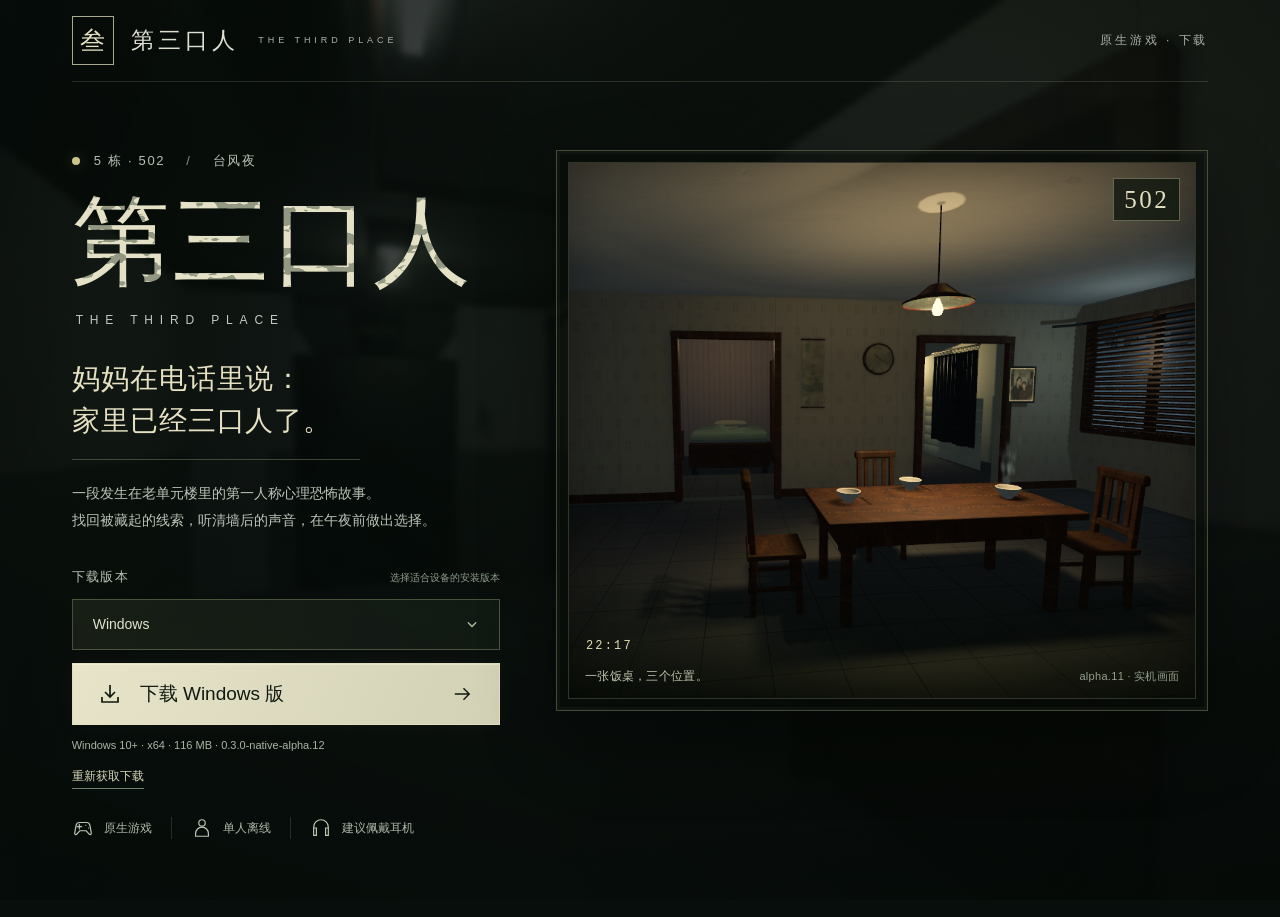
==== commit f20ac3e0: "发布下载页 v1.2.1：更新已核验的安装包下载" ====
--- a/the-third-place-line/index.html
+++ b/the-third-place-line/index.html
@@ -12,7 +12,7 @@
     <link rel="canonical" href="https://game.runfello.com/" />
     <link rel="icon" type="image/svg+xml" href="/favicon.svg" />
     <title>第三口人 · 游戏下载</title>
-    <script type="module" crossorigin src="/assets/index-Y61SgZDy.js"></script>
+    <script type="module" crossorigin src="/assets/index-Cw6lO_1h.js"></script>
     <link rel="stylesheet" crossorigin href="/assets/index-B5kCNYky.css">
   </head>
   <body>
